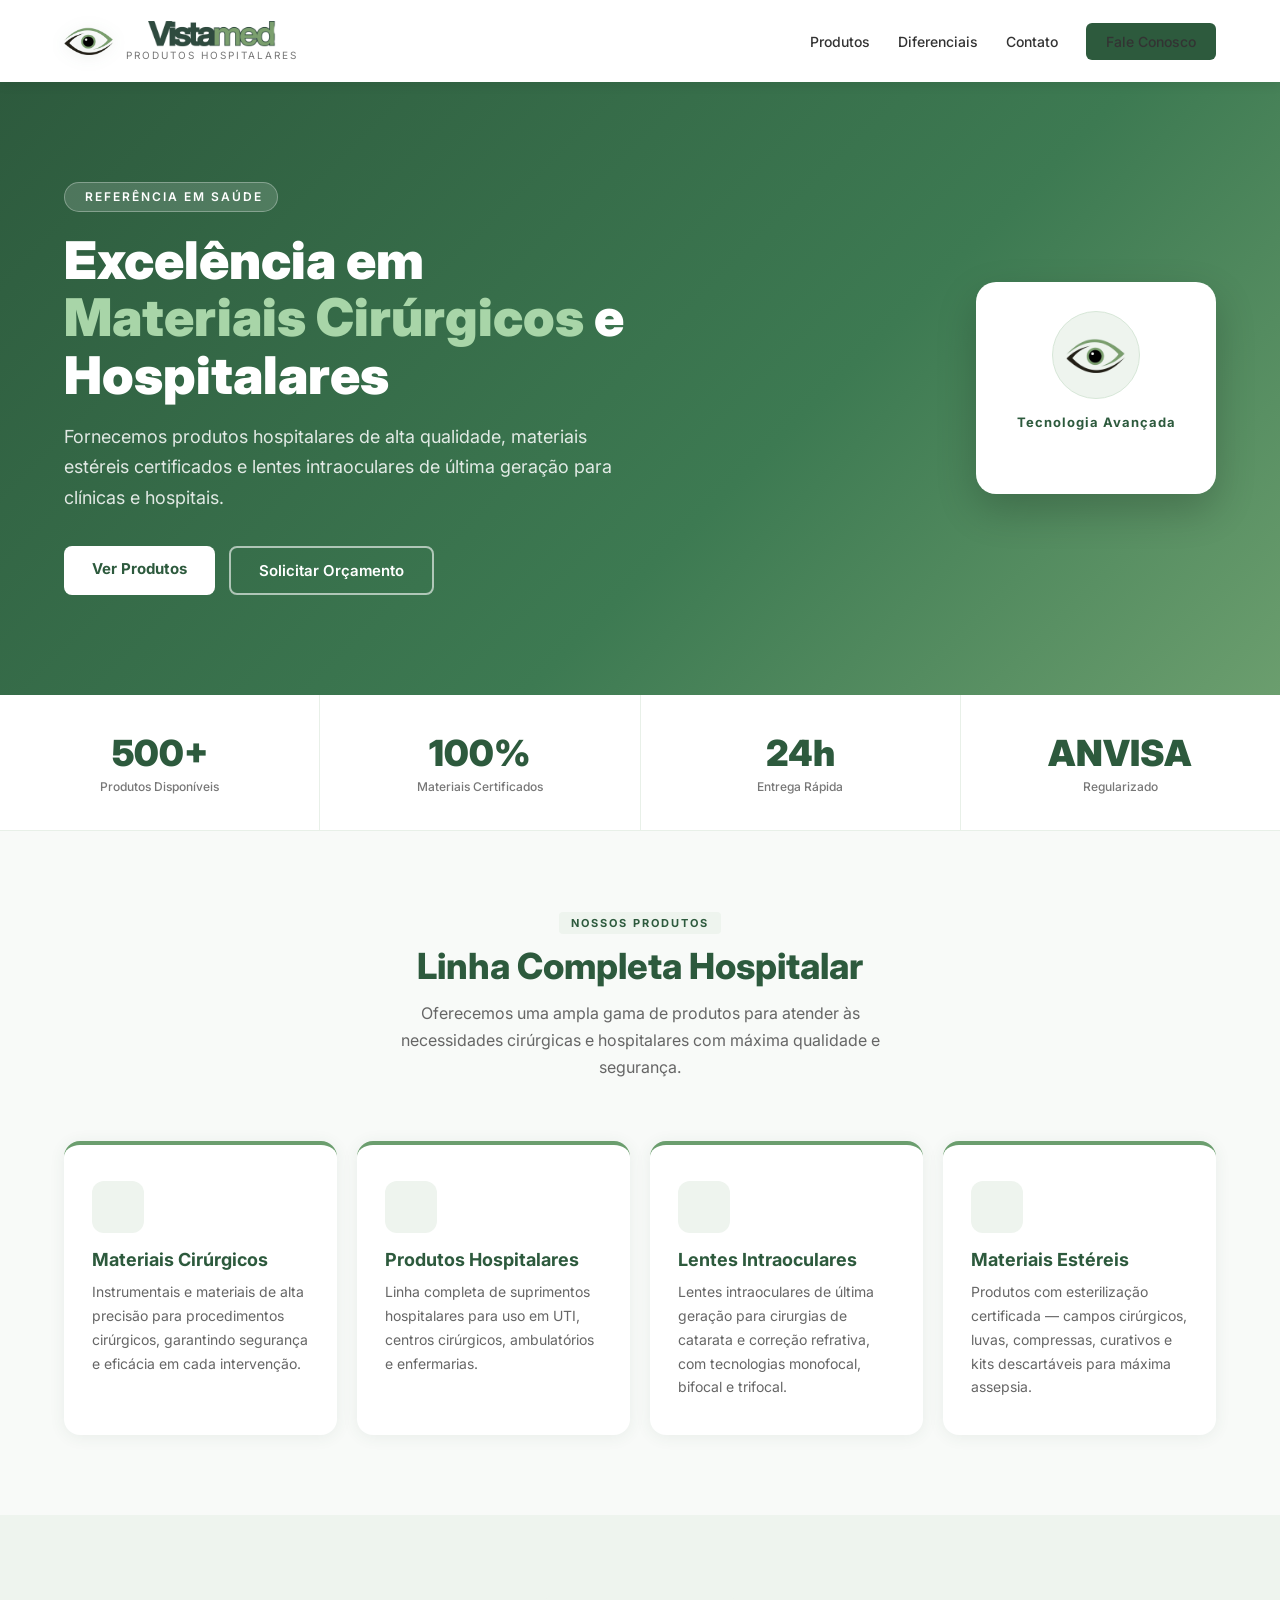
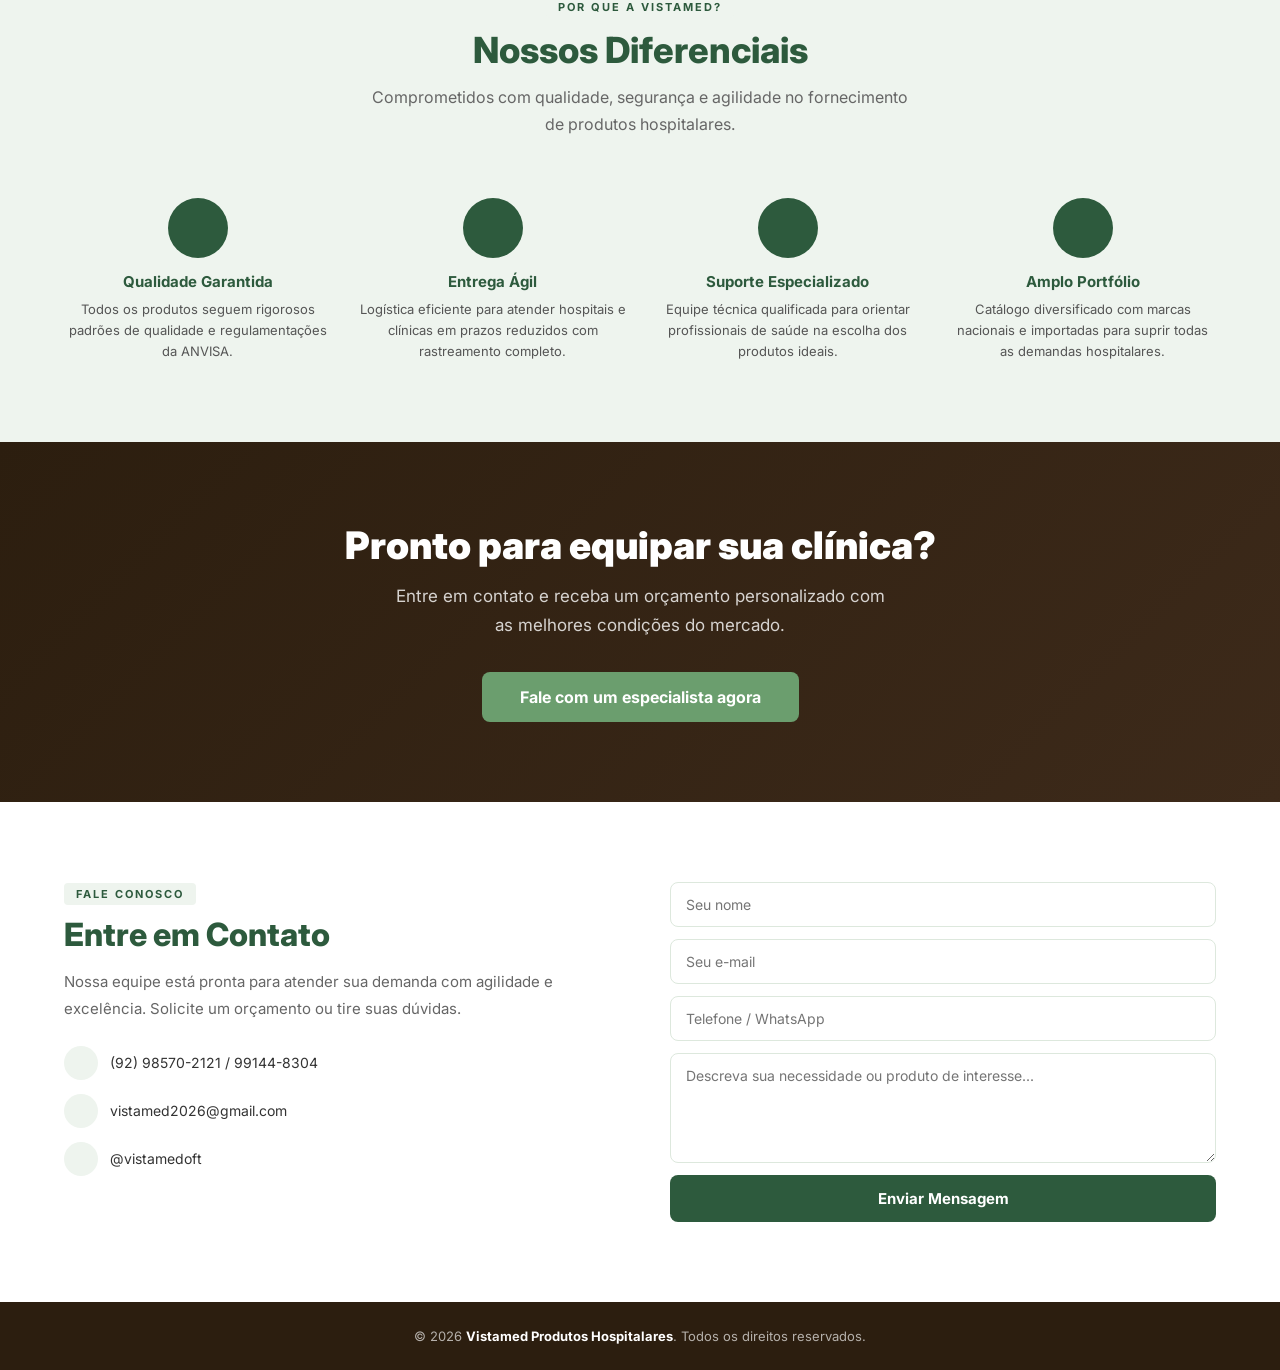
==== frontend/src/index.html @ 377af478 "base - vistamed" ====
<!doctype html>
<html lang="pt-BR">
  <head>
    <meta charset="UTF-8" />
    <meta name="viewport" content="width=device-width, initial-scale=1.0" />
    <title>Vistamed - Produtos Hospitalares</title>
    <link
      href="https://fonts.googleapis.com/css2?family=Inter:wght@300;400;600;700;900&display=swap"
      rel="stylesheet"
    />
    <link
      rel="stylesheet"
      href="https://cdn-uicons.flaticon.com/uicons-regular-rounded/css/uicons-regular-rounded.css"
    />
    <link
      rel="stylesheet"
      href="https://cdn-uicons.flaticon.com/uicons-brands/css/uicons-brands.css"
    />
    <link rel="stylesheet" href="styles/main.css" />
  </head>
  <body>
    <!-- NAVBAR -->
    <nav>
      <div class="brand">
        <img src="images/iconjob.png" alt="Logo Vistamed" class="brand-mark" />
        <div class="brand-copy">
          <img src="images/namejob.png" alt="Vistamed" class="brand-name" />
          <div class="logo-sub">Produtos Hospitalares</div>
        </div>
      </div>
      <div class="nav-links">
        <a href="#produtos">Produtos</a>
        <a href="#diferenciais">Diferenciais</a>
        <a href="#contato">Contato</a>
        <a href="#contato" class="btn-nav">Fale Conosco</a>
      </div>
      <button
        class="hamburger"
        id="hamburgerBtn"
        aria-label="Abrir menu"
        type="button"
      >
        <span></span><span></span><span></span>
      </button>
      <div class="mobile-menu" id="mobileMenu">
        <a href="#produtos" class="mobile-menu-link">Produtos</a>
        <a href="#diferenciais" class="mobile-menu-link">Diferenciais</a>
        <a href="#contato" class="mobile-menu-link">Contato</a>
        <a href="#contato" class="btn-mobile mobile-menu-link">Fale Conosco</a>
      </div>
    </nav>

    <!-- HERO -->
    <section class="hero">
      <div class="hero-content">
        <div class="hero-badge">
          <i class="fi-rr-hospital"></i>Referência em Saúde
        </div>
        <h1>Excelência em <em>Materiais Cirúrgicos</em> e Hospitalares</h1>
        <p>
          Fornecemos produtos hospitalares de alta qualidade, materiais estéreis
          certificados e lentes intraoculares de última geração para clínicas e
          hospitais.
        </p>
        <div class="hero-btns">
          <a href="#produtos" class="btn-primary">Ver Produtos</a>
          <a
            href="https://wa.me/5592985702121?text=Ol%C3%A1%2C%20gostaria%20de%20solicitar%20um%20or%C3%A7amento.%20Pode%20me%20ajudar%3F
"
            target="_blank"
            rel="noopener noreferrer"
            class="btn-secondary"
            >Solicitar Orçamento</a
          >
        </div>
      </div>
      <div class="hero-visual">
        <div class="hero-logo-chip">
          <img src="images/iconjob.png" alt="Tecnologia ocular Vistamed" />
        </div>
        <p>Tecnologia Avançada</p>
      </div>
    </section>

    <!-- STATS -->
    <div class="stats">
      <div class="stat-item">
        <div class="stat-number">500+</div>
        <div class="stat-label">Produtos Disponíveis</div>
      </div>
      <div class="stat-item">
        <div class="stat-number">100%</div>
        <div class="stat-label">Materiais Certificados</div>
      </div>
      <div class="stat-item">
        <div class="stat-number">24h</div>
        <div class="stat-label">Entrega Rápida</div>
      </div>
      <div class="stat-item">
        <div class="stat-number">ANVISA</div>
        <div class="stat-label">Regularizado</div>
      </div>
    </div>

    <!-- PRODUTOS -->
    <section class="products" id="produtos">
      <div class="section-title">
        <div class="tag">Nossos Produtos</div>
        <h2>Linha Completa Hospitalar</h2>
        <p>
          Oferecemos uma ampla gama de produtos para atender às necessidades
          cirúrgicas e hospitalares com máxima qualidade e segurança.
        </p>
      </div>
      <div class="products-grid">
        <div class="product-card">
          <div class="product-icon"><i class="fi-rr-scalpel-path"></i></div>
          <h3>Materiais Cirúrgicos</h3>
          <p>
            Instrumentais e materiais de alta precisão para procedimentos
            cirúrgicos, garantindo segurança e eficácia em cada intervenção.
          </p>
        </div>
        <div class="product-card">
          <div class="product-icon"><i class="fi-rr-hospital"></i></div>
          <h3>Produtos Hospitalares</h3>
          <p>
            Linha completa de suprimentos hospitalares para uso em UTI, centros
            cirúrgicos, ambulatórios e enfermarias.
          </p>
        </div>
        <div class="product-card">
          <div class="product-icon"><i class="fi-rr-eye"></i></div>
          <h3>Lentes Intraoculares</h3>
          <p>
            Lentes intraoculares de última geração para cirurgias de catarata e
            correção refrativa, com tecnologias monofocal, bifocal e trifocal.
          </p>
        </div>
        <div class="product-card">
          <div class="product-icon"><i class="fi-rr-band-aid"></i></div>
          <h3>Materiais Estéreis</h3>
          <p>
            Produtos com esterilização certificada — campos cirúrgicos, luvas,
            compressas, curativos e kits descartáveis para máxima assepsia.
          </p>
        </div>
      </div>
    </section>

    <!-- DIFERENCIAIS -->
    <section class="features" id="diferenciais">
      <div class="section-title">
        <div class="tag">Por que a Vistamed?</div>
        <h2>Nossos Diferenciais</h2>
        <p>
          Comprometidos com qualidade, segurança e agilidade no fornecimento de
          produtos hospitalares.
        </p>
      </div>
      <div class="features-grid">
        <div class="feature-item">
          <div class="feature-icon"><i class="fi-rr-badge-check"></i></div>
          <h3>Qualidade Garantida</h3>
          <p>
            Todos os produtos seguem rigorosos padrões de qualidade e
            regulamentações da ANVISA.
          </p>
        </div>
        <div class="feature-item">
          <div class="feature-icon"><i class="fi-rr-truck-side"></i></div>
          <h3>Entrega Ágil</h3>
          <p>
            Logística eficiente para atender hospitais e clínicas em prazos
            reduzidos com rastreamento completo.
          </p>
        </div>
        <div class="feature-item">
          <div class="feature-icon"><i class="fi-rr-headset"></i></div>
          <h3>Suporte Especializado</h3>
          <p>
            Equipe técnica qualificada para orientar profissionais de saúde na
            escolha dos produtos ideais.
          </p>
        </div>
        <div class="feature-item">
          <div class="feature-icon"><i class="fi-rr-briefcase"></i></div>
          <h3>Amplo Portfólio</h3>
          <p>
            Catálogo diversificado com marcas nacionais e importadas para suprir
            todas as demandas hospitalares.
          </p>
        </div>
      </div>
    </section>

    <!-- CTA -->
    <section class="cta-section">
      <h2>Pronto para equipar sua clínica?</h2>
      <p>
        Entre em contato e receba um orçamento personalizado com as melhores
        condições do mercado.
      </p>
      <a
        href="https://wa.me/5592985702121?text=Ol%C3%A1%21%20Vim%20pelo%20site%20da%20Vistamed%20e%20gostaria%20de%20receber%20um%20or%C3%A7amento.%20Podem%20me%20ajudar%3F"
        target="_blank"
        rel="noopener noreferrer"
        class="btn-cta"
      >
        Fale com um especialista agora
      </a>
    </section>

    <!-- CONTATO -->
    <section class="contact" id="contato">
      <div class="contact-grid">
        <div class="contact-info">
          <div class="tag">Fale Conosco</div>
          <h2>Entre em Contato</h2>
          <p>
            Nossa equipe está pronta para atender sua demanda com agilidade e
            excelência. Solicite um orçamento ou tire suas dúvidas.
          </p>
          <div class="contact-item">
            <span class="contact-item-icon"
              ><i class="fi-rr-phone-call"></i
            ></span>
            <a
              href="https://wa.me/5592985702121"
              target="_blank"
              rel="noopener noreferrer"
              >(92) 98570-2121 / 99144-8304</a
            >
          </div>
          <div class="contact-item">
            <span class="contact-item-icon"
              ><i class="fi-rr-envelope"></i
            ></span>
            <a href="mailto:vistamed2026@gmail.com">vistamed2026@gmail.com</a>
          </div>
          <div class="contact-item">
            <span class="contact-item-icon"
              ><i class="fi-brands-instagram"></i
            ></span>
            <a
              href="https://instagram.com/vistamedoft"
              target="_blank"
              rel="noopener noreferrer"
              >@vistamedoft</a
            >
          </div>
        </div>
        <form class="contact-form" id="contactForm">
          <input type="text" id="nome" placeholder="Seu nome" required />
          <input type="email" id="email" placeholder="Seu e-mail" required />
          <input
            type="tel"
            id="telefone"
            placeholder="Telefone / WhatsApp"
            required
          />
          <textarea
            id="mensagem"
            placeholder="Descreva sua necessidade ou produto de interesse..."
            required
          ></textarea>
          <button type="submit" class="btn-form">Enviar Mensagem</button>
        </form>
      </div>
    </section>

    <!-- FOOTER -->
    <footer>
      <p>
        &copy; 2026 <strong>Vistamed Produtos Hospitalares</strong>. Todos os
        direitos reservados.
      </p>
    </footer>

    <script src="scripts/menu.js" defer></script>
    <script src="scripts/whatsapp-form.js" defer></script>
    <script src="scripts/main.js" defer></script>
  </body>
</html>
---- frontend/src/styles/main.css ----
@import url('./base/variables.css');
@import url('./base/reset.css');
@import url('./components/sections-common.css');
@import url('./sections/navbar.css');
@import url('./sections/hero.css');
@import url('./sections/stats.css');
@import url('./sections/products.css');
@import url('./sections/features.css');
@import url('./sections/cta.css');
@import url('./sections/contact.css');
@import url('./sections/footer.css');
@import url('./base/responsive.css');
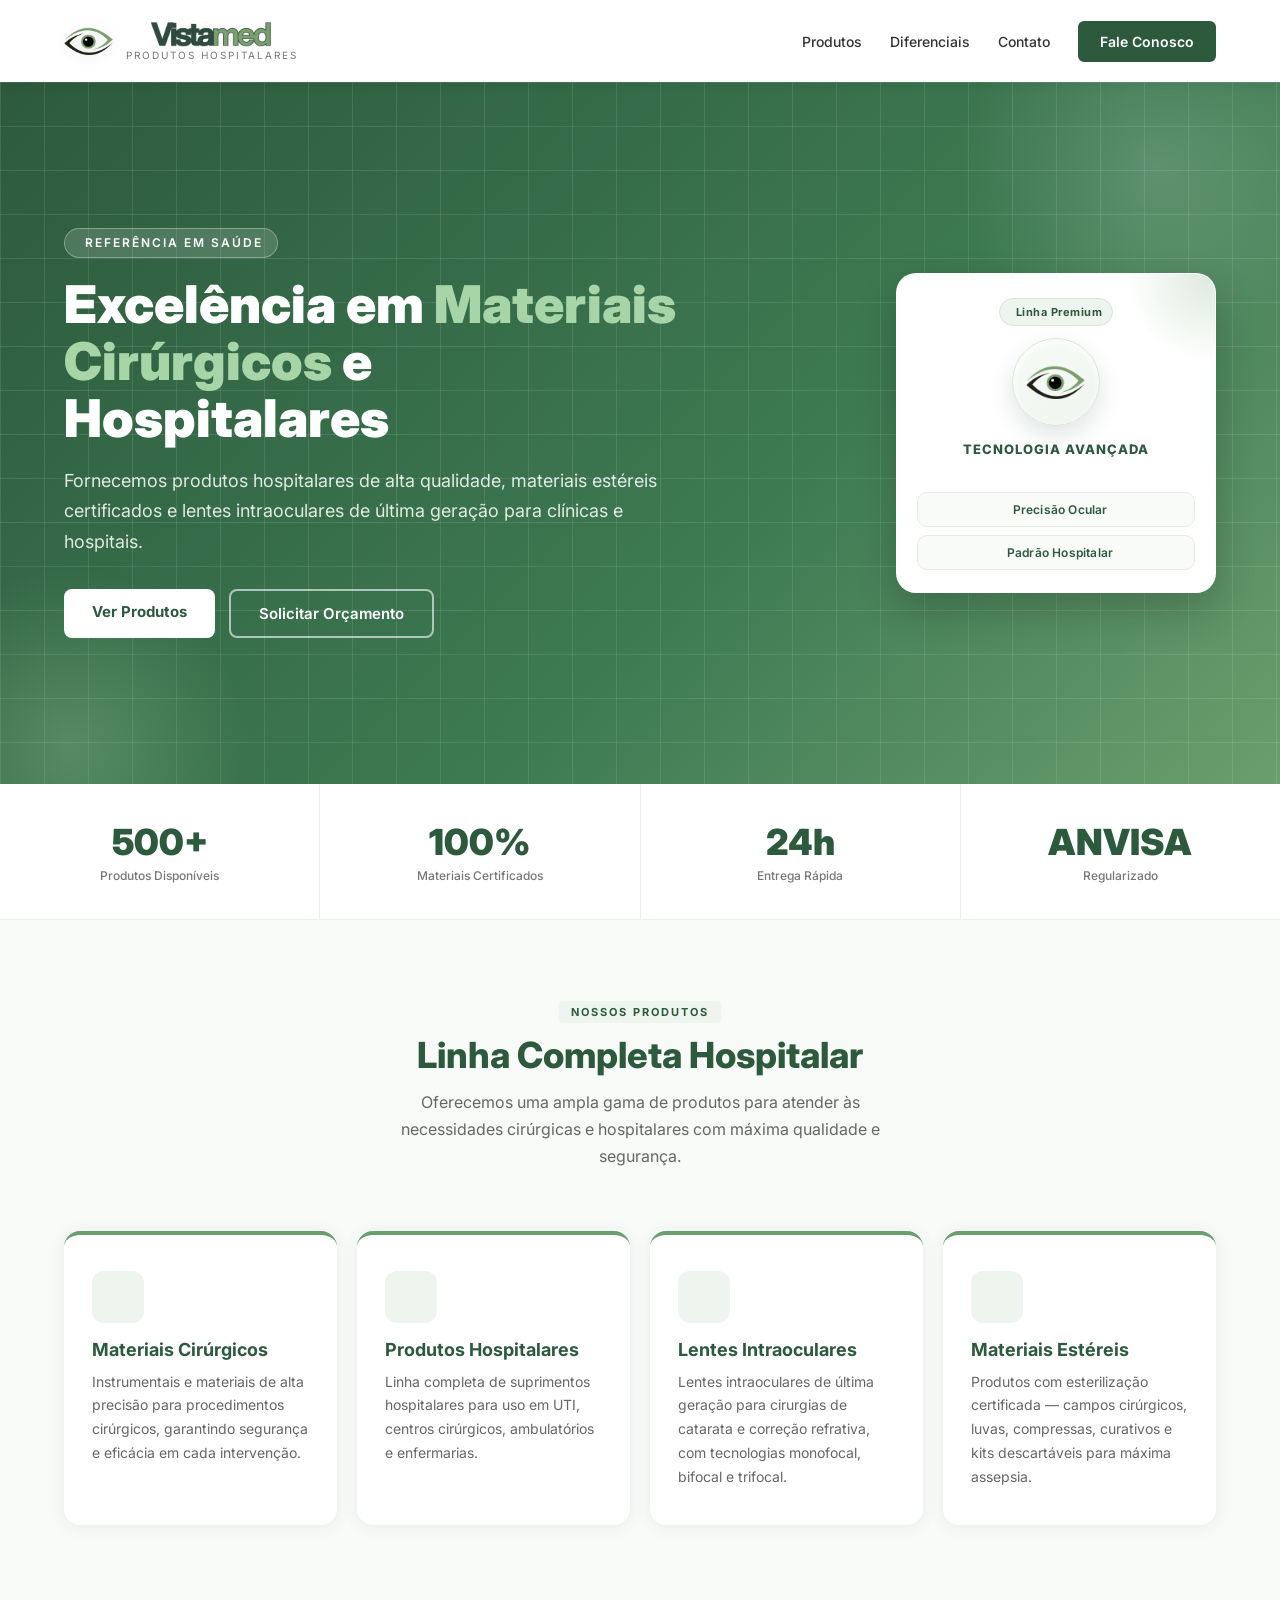
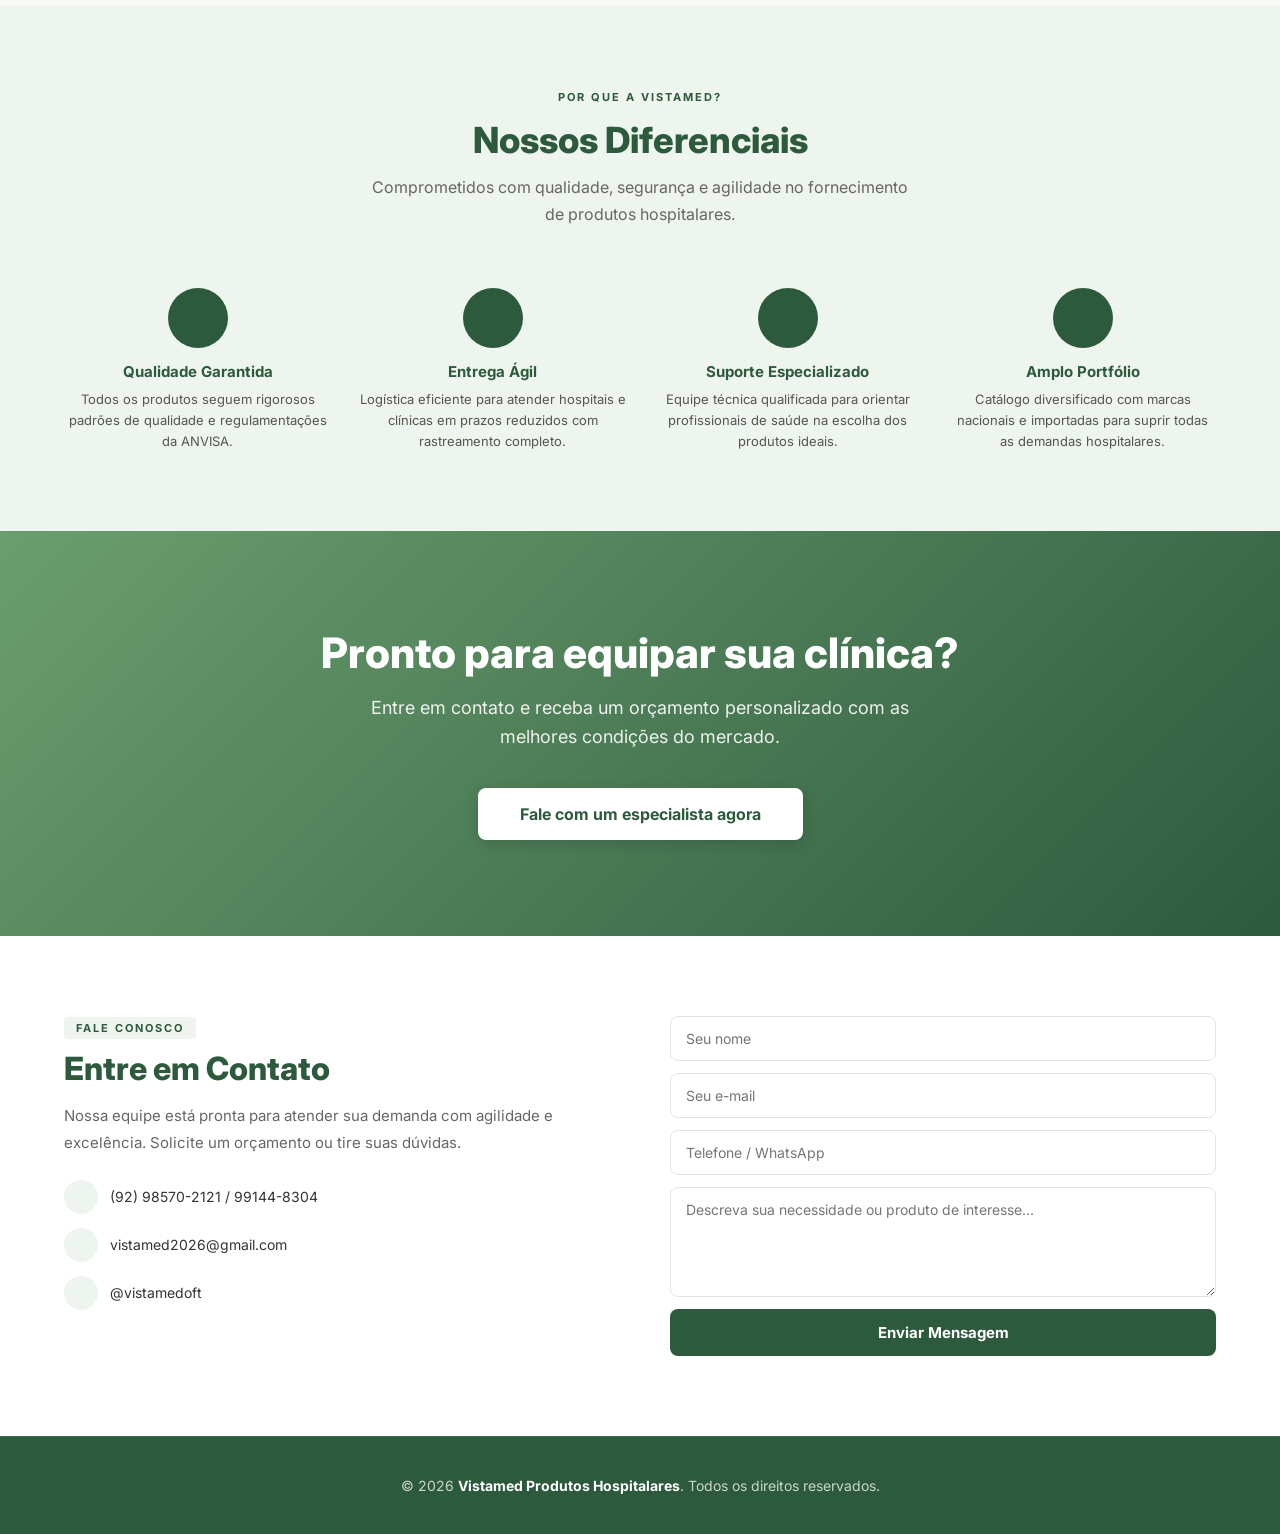
==== commit c307afda: "refatoração: reorganização do código e remoção de arquivos desnecessários; implementação de novas fu" ====
--- a/frontend/src/index.html
+++ b/frontend/src/index.html
@@ -75,10 +75,24 @@
         </div>
       </div>
       <div class="hero-visual">
+        <div class="hero-visual-tag">
+          <i class="fi-rr-badge-check"></i>
+          Linha Premium
+        </div>
         <div class="hero-logo-chip">
           <img src="images/iconjob.png" alt="Tecnologia ocular Vistamed" />
         </div>
         <p>Tecnologia Avançada</p>
+        <div class="hero-visual-features">
+          <div class="hero-mini-card">
+            <i class="fi-rr-eye"></i>
+            <span>Precisão Ocular</span>
+          </div>
+          <div class="hero-mini-card">
+            <i class="fi-rr-hospital"></i>
+            <span>Padrão Hospitalar</span>
+          </div>
+        </div>
       </div>
     </section>
 
@@ -277,8 +291,8 @@
       </p>
     </footer>
 
-    <script src="scripts/menu.js" defer></script>
-    <script src="scripts/whatsapp-form.js" defer></script>
-    <script src="scripts/main.js" defer></script>
+    <script src="js/menu.js" defer></script>
+    <script src="js/whatsapp-form.js" defer></script>
+    <script src="js/main.js" defer></script>
   </body>
 </html>
